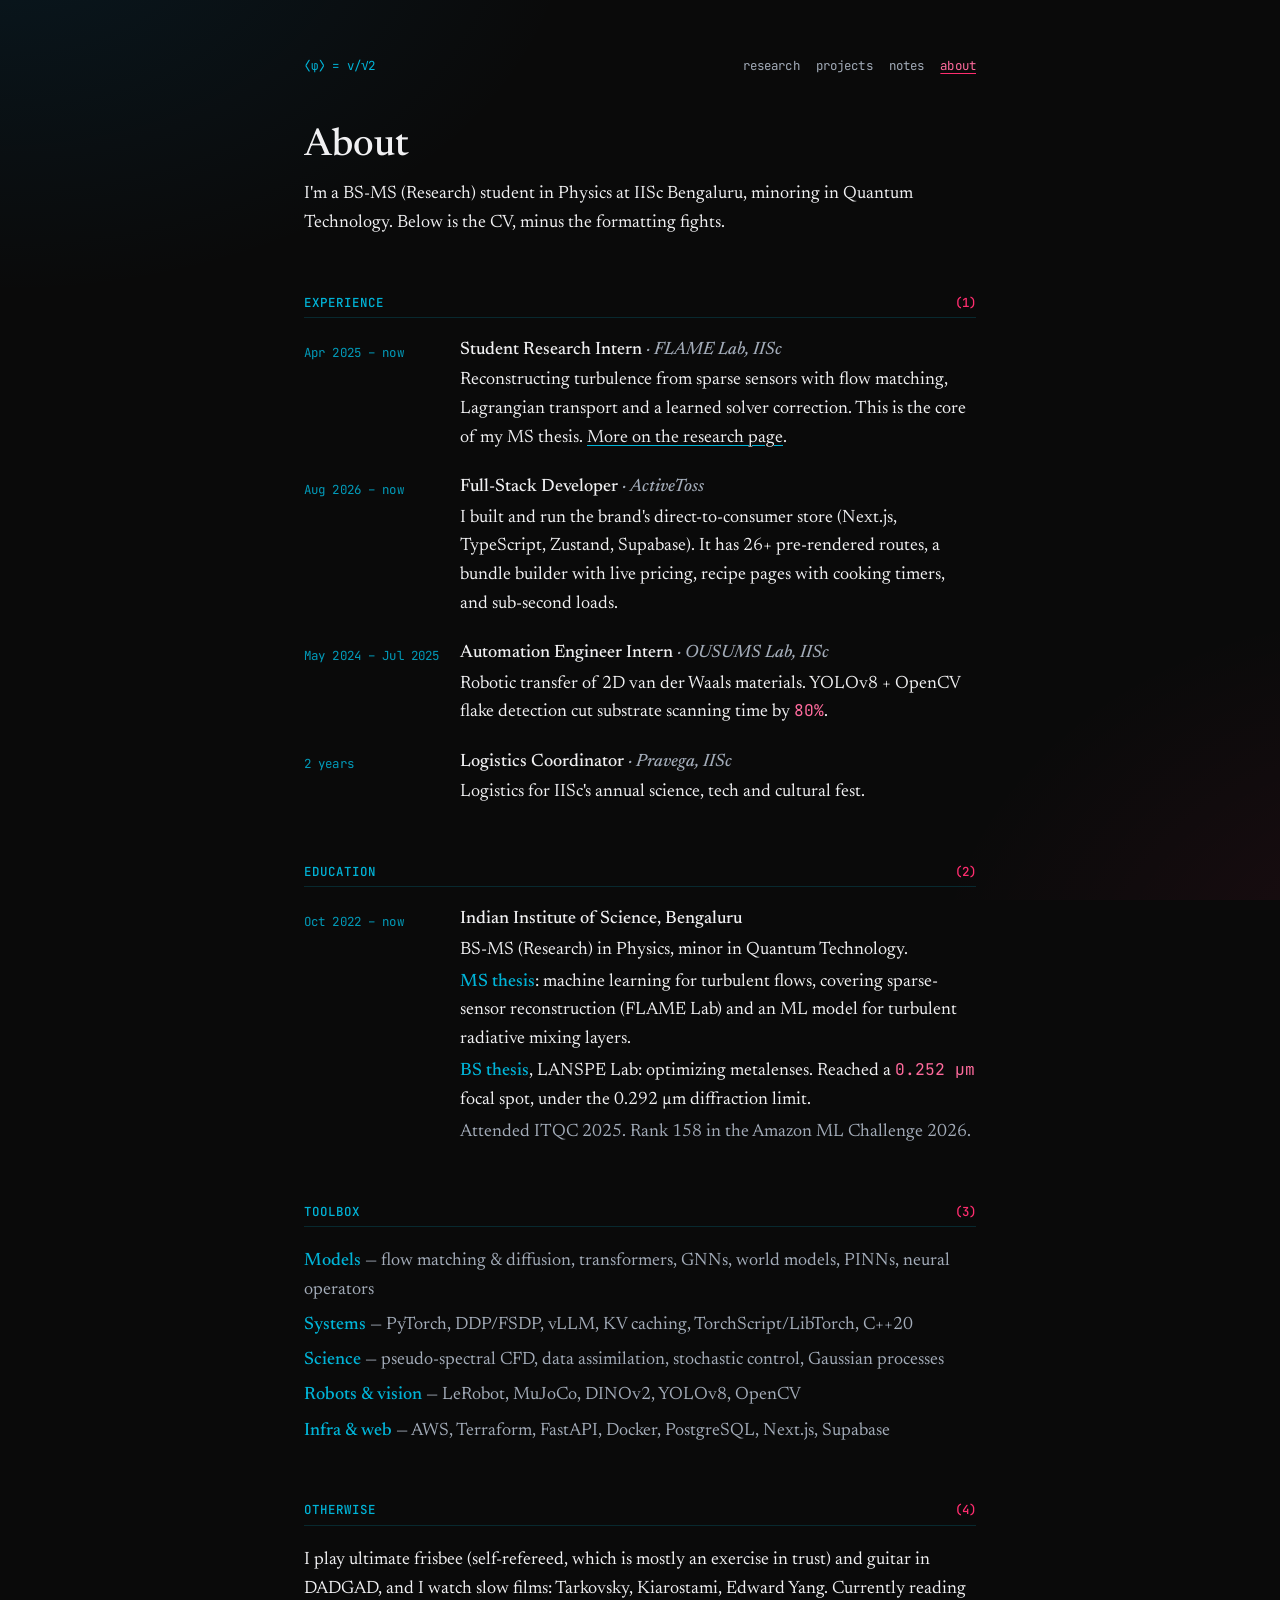
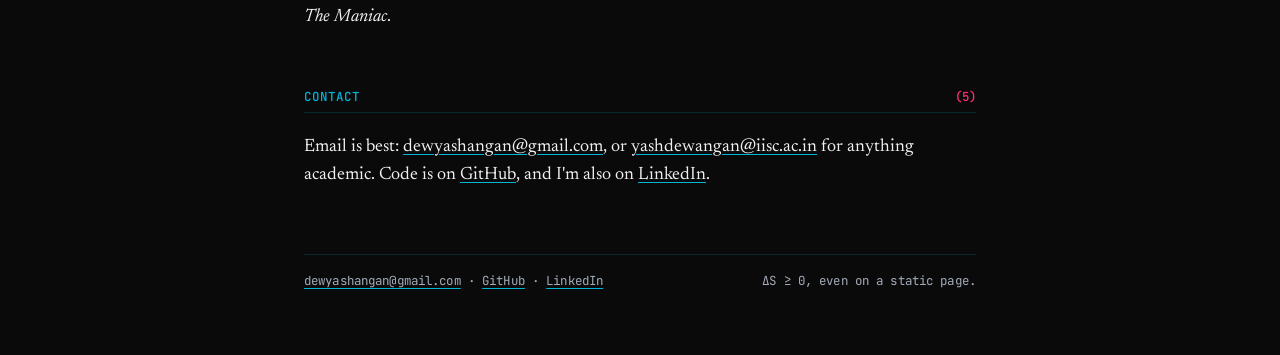
==== about.html @ 54abebb0 "Redesign site" ====
<!DOCTYPE html>
<html lang="en">
<head>
  <meta charset="UTF-8">
  <meta name="viewport" content="width=device-width, initial-scale=1.0">
  <title>About — Yash Dewangan</title>
  <meta name="description" content="CV and contact for Yash Dewangan, IISc Bengaluru.">
  <meta name="theme-color" content="#0a0a0a">
  <link rel="icon" href="data:image/svg+xml,%3Csvg xmlns=%22http://www.w3.org/2000/svg%22 viewBox=%220 0 32 32%22%3E%3Crect width=%2232%22 height=%2232%22 rx=%226%22 fill=%22%230a0a0a%22/%3E%3Ctext x=%2216%22 y=%2224%22 font-size=%2222%22 text-anchor=%22middle%22 fill=%22%23ff2d6f%22 font-family=%22Georgia%22%3E%CF%86%3C/text%3E%3C/svg%3E">
  <link rel="preconnect" href="https://fonts.googleapis.com">
  <link rel="preconnect" href="https://fonts.gstatic.com" crossorigin>
  <link href="https://fonts.googleapis.com/css2?family=JetBrains+Mono:wght@400;500&family=Newsreader:ital,opsz,wght@0,6..72,400;0,6..72,500;1,6..72,400&display=swap" rel="stylesheet">
  <link rel="stylesheet" href="styles.css">
</head>
<body>
<div class="wrap">

  <nav>
    <a href="index.html" title="the vacuum picked a phase. so did I.">⟨φ⟩ = v/√2</a>
    <span class="links"><a href="research.html">research</a><a href="projects.html">projects</a><a href="notes.html">notes</a><a href="about.html" aria-current="page">about</a></span>
  </nav>

  <h1 class="page-title">About</h1>
  <p class="intro">I'm a BS-MS (Research) student in Physics at IISc Bengaluru, minoring in Quantum Technology. Below is the CV, minus the formatting fights.</p>

  <h2 id="experience">Experience</h2>

  <div class="entry">
    <div class="date">Apr 2025 – now</div>
    <div>
      <h3>Student Research Intern <span class="where">· FLAME Lab, IISc</span></h3>
      <p>Reconstructing turbulence from sparse sensors with flow matching, Lagrangian transport and a learned solver correction. This is the core of my MS thesis. <a href="research.html#flame">More on the research page</a>.</p>
    </div>
  </div>

  <div class="entry">
    <div class="date">Aug 2026 – now</div>
    <div>
      <h3>Full-Stack Developer <span class="where">· ActiveToss</span></h3>
      <p>I built and run the brand's direct-to-consumer store (Next.js, TypeScript, Zustand, Supabase). It has 26+ pre-rendered routes, a bundle builder with live pricing, recipe pages with cooking timers, and sub-second loads.</p>
    </div>
  </div>

  <div class="entry">
    <div class="date">May 2024 – Jul 2025</div>
    <div>
      <h3>Automation Engineer Intern <span class="where">· OUSUMS Lab, IISc</span></h3>
      <p>Robotic transfer of 2D van der Waals materials. YOLOv8 + OpenCV flake detection cut substrate scanning time by <span class="num">80%</span>.</p>
    </div>
  </div>

  <div class="entry">
    <div class="date">2 years</div>
    <div>
      <h3>Logistics Coordinator <span class="where">· Pravega, IISc</span></h3>
      <p>Logistics for IISc's annual science, tech and cultural fest.</p>
    </div>
  </div>

  <h2 id="education">Education</h2>

  <div class="entry">
    <div class="date">Oct 2022 – now</div>
    <div>
      <h3>Indian Institute of Science, Bengaluru</h3>
      <p>BS-MS (Research) in Physics, minor in Quantum Technology.</p>
      <p><b class="hl">MS thesis</b>: machine learning for turbulent flows, covering sparse-sensor reconstruction (FLAME Lab) and an ML model for turbulent radiative mixing layers.</p>
      <p><b class="hl">BS thesis</b>, LANSPE Lab: optimizing metalenses. Reached a <span class="num">0.252 µm</span> focal spot, under the 0.292 µm diffraction limit.</p>
      <p class="muted">Attended ITQC 2025. Rank 158 in the Amazon ML Challenge 2026.</p>
    </div>
  </div>

  <h2 id="skills">Toolbox</h2>
  <div class="skills">
    <p><b>Models</b> <span class="muted">— flow matching &amp; diffusion, transformers, GNNs, world models, PINNs, neural operators</span></p>
    <p><b>Systems</b> <span class="muted">— PyTorch, DDP/FSDP, vLLM, KV caching, TorchScript/LibTorch, C++20</span></p>
    <p><b>Science</b> <span class="muted">— pseudo-spectral CFD, data assimilation, stochastic control, Gaussian processes</span></p>
    <p><b>Robots &amp; vision</b> <span class="muted">— LeRobot, MuJoCo, DINOv2, YOLOv8, OpenCV</span></p>
    <p><b>Infra &amp; web</b> <span class="muted">— AWS, Terraform, FastAPI, Docker, PostgreSQL, Next.js, Supabase</span></p>
  </div>

  <h2 id="else">Otherwise</h2>
  <p>I play ultimate frisbee (self-refereed, which is mostly an exercise in trust) and guitar in DADGAD, and I watch slow films: Tarkovsky, Kiarostami, Edward Yang. Currently reading <i>The Maniac</i>.</p>

  <h2 id="contact">Contact</h2>
  <p>Email is best: <a href="mailto:dewyashangan@gmail.com">dewyashangan@gmail.com</a>, or <a href="mailto:yashdewangan@iisc.ac.in">yashdewangan@iisc.ac.in</a> for anything academic. Code is on <a href="https://github.com/kyrtyy">GitHub</a>, and I'm also on <a href="https://linkedin.com/in/yash-dewangan">LinkedIn</a>.</p>

  <footer>
    <span><a href="mailto:dewyashangan@gmail.com">dewyashangan@gmail.com</a> · <a href="https://github.com/kyrtyy">GitHub</a> · <a href="https://linkedin.com/in/yash-dewangan">LinkedIn</a></span>
    <span>ΔS ≥ 0, even on a static page.</span>
  </footer>
</div>
</body>
</html>
---- styles.css ----
/* jet black + chevron blue + neon rose */
:root {
  --bg: #0a0a0a;
  --ink: #f0f0f2;
  --muted: #a3acb9;
  --rule: rgba(0, 180, 216, 0.18);
  --blue: #00b4d8;
  --blue-deep: #0077b6;
  --accent: #ff2d6f;
  --rose-soft: #ff6b9d;
  --code-bg: #111418;
  --serif: "Newsreader", Georgia, serif;
  --mono: "JetBrains Mono", ui-monospace, Menlo, monospace;
  color-scheme: dark;
}

* { box-sizing: border-box; }
html { -webkit-text-size-adjust: 100%; }
body {
  margin: 0;
  background: var(--bg);
  background-image: radial-gradient(60rem 40rem at 0% -10%, rgba(0, 119, 182, 0.13), transparent 60%),
    radial-gradient(50rem 40rem at 110% 110%, rgba(255, 45, 111, 0.08), transparent 60%);
  background-attachment: fixed;
  color: var(--ink);
  font: 400 1.125rem/1.6 var(--serif);
}
.wrap { max-width: 44rem; margin: 0 auto; padding: 3.5rem 1rem 4rem; }

a { color: inherit; text-decoration-color: var(--blue); text-underline-offset: 3px; text-decoration-thickness: 1px; }
a:hover { color: var(--rose-soft); text-decoration-color: var(--accent); }
::selection { background: var(--accent); color: var(--bg); }

.mono, .meta-label, .back-link, nav, footer, .date, .tag { font-family: var(--mono); font-size: 0.78rem; letter-spacing: 0.01em; }
.muted { color: var(--muted); }

/* top bar */
nav { display: flex; justify-content: space-between; gap: 1rem; color: var(--muted); margin-bottom: 3rem; }
nav a { text-decoration: none; }
nav .links a + a { margin-left: 1rem; }

/* sections, numbered like equations */
body { counter-reset: eq; }
h2 {
  counter-increment: eq;
  display: flex; justify-content: space-between; align-items: baseline;
  font: 500 0.78rem var(--mono); text-transform: uppercase; letter-spacing: 0.08em;
  color: var(--blue);
  border-bottom: 1px solid var(--rule);
  padding-bottom: 0.4rem; margin: 3.5rem 0 1.25rem;
}
h2::after { content: "(" counter(eq) ")"; letter-spacing: 0; color: var(--accent); }

/* list of dated entries */
.entry { display: grid; grid-template-columns: 8.5rem 1fr; gap: 0 1.25rem; margin-bottom: 1.4rem; }
.entry .date { color: var(--blue); opacity: 0.85; padding-top: 0.3rem; }
.entry h3 { font: 500 1.125rem/1.4 var(--serif); margin: 0; }
.entry p { margin: 0.2rem 0 0; }
.entry .where { color: var(--muted); font-style: italic; }
.num { font-family: var(--mono); font-size: 0.9em; color: var(--rose-soft); white-space: nowrap; }
@media (max-width: 560px) {
  .entry { grid-template-columns: 1fr; }
  .entry .date { padding: 0; }
}

footer { margin-top: 4rem; padding-top: 1rem; border-top: 1px solid var(--rule); color: var(--muted); display: flex; flex-wrap: wrap; justify-content: space-between; gap: 0.5rem; }

/* notes pages */
.back-link { display: inline-block; color: var(--muted); text-decoration: none; margin-bottom: 2rem; }
.meta-label { color: var(--blue); }
.page-header h1 { font: 500 2.1rem/1.2 var(--serif); margin: 0.5rem 0; }
.lead { color: var(--muted); font-style: italic; }
.tags { display: flex; flex-wrap: wrap; gap: 0.4rem; margin-top: 1rem; }
.tag { border: 1px solid var(--blue-deep); padding: 0.1rem 0.5rem; color: var(--muted); }
.article-prose h2 { display: block; font: 500 1.4rem/1.3 var(--serif); text-transform: none; letter-spacing: 0; color: var(--ink); border: 0; margin: 2.5rem 0 0.75rem; }
.article-prose h2::after { content: none; }
.article-prose h3 { font-weight: 500; }
.eq-box { overflow-x: auto; margin: 1.25rem 0; }
pre { background: var(--code-bg); padding: 1rem; overflow-x: auto; font: 0.8rem/1.5 var(--mono); }
code { font-family: var(--mono); font-size: 0.85em; }
.katex-display { overflow-x: auto; overflow-y: hidden; }

/* multi-page bits */
nav { flex-wrap: wrap; }
nav a[aria-current="page"] { color: var(--rose-soft); text-decoration: underline; text-decoration-color: var(--accent); }
nav > a:first-child { color: var(--blue); }
.page-title, .hero h1 { background: linear-gradient(90deg, var(--ink) 30%, var(--blue) 75%, var(--rose-soft)); -webkit-background-clip: text; background-clip: text; color: transparent; }
.page-title { font: 500 2.4rem/1.15 var(--serif); margin: 0 0 0.75rem; }
.intro { margin: 0 0 0.8rem; }
.fig { margin: 1.25rem 0 1.75rem; }
.fig img { width: 100%; height: auto; display: block; border: 1px solid var(--blue-deep); border-radius: 4px; background: #fff; }
.fig figcaption { font: 0.72rem/1.45 var(--mono); color: var(--muted); margin-top: 0.5rem; }
h3.sub { font: 500 1.3rem/1.3 var(--serif); margin: 2.25rem 0 0.5rem; }
.pill { font: 500 0.68rem var(--mono); padding: 0.1rem 0.45rem; border-radius: 999px; vertical-align: middle; margin-left: 0.4rem; white-space: nowrap; border: 1px solid var(--blue-deep); color: var(--blue); }
.pill.rose { border-color: var(--accent); color: var(--rose-soft); }
.caveat { font-size: 0.95rem; color: var(--muted); border-left: 2px solid var(--accent); padding-left: 0.8rem; }
table { border-collapse: collapse; width: 100%; font-size: 0.95rem; margin: 1rem 0; }
th, td { text-align: left; padding: 0.4rem 0.6rem 0.4rem 0; border-bottom: 1px solid var(--rule); vertical-align: top; }
th { font: 500 0.72rem var(--mono); color: var(--blue); text-transform: uppercase; letter-spacing: 0.05em; }
td.r, th.r { text-align: right; padding-right: 0; font-family: var(--mono); font-size: 0.85rem; white-space: nowrap; }
tr.best td { color: var(--rose-soft); }
.skills p { margin: 0 0 0.4rem; }
.skills b { font-weight: 500; color: var(--blue); }
.fn { color: var(--muted); font-size: 0.95rem; margin-top: 3rem; }
.fn a, sup a { text-decoration: none; color: var(--rose-soft); }
b.hl { font-weight: 500; color: var(--blue); }
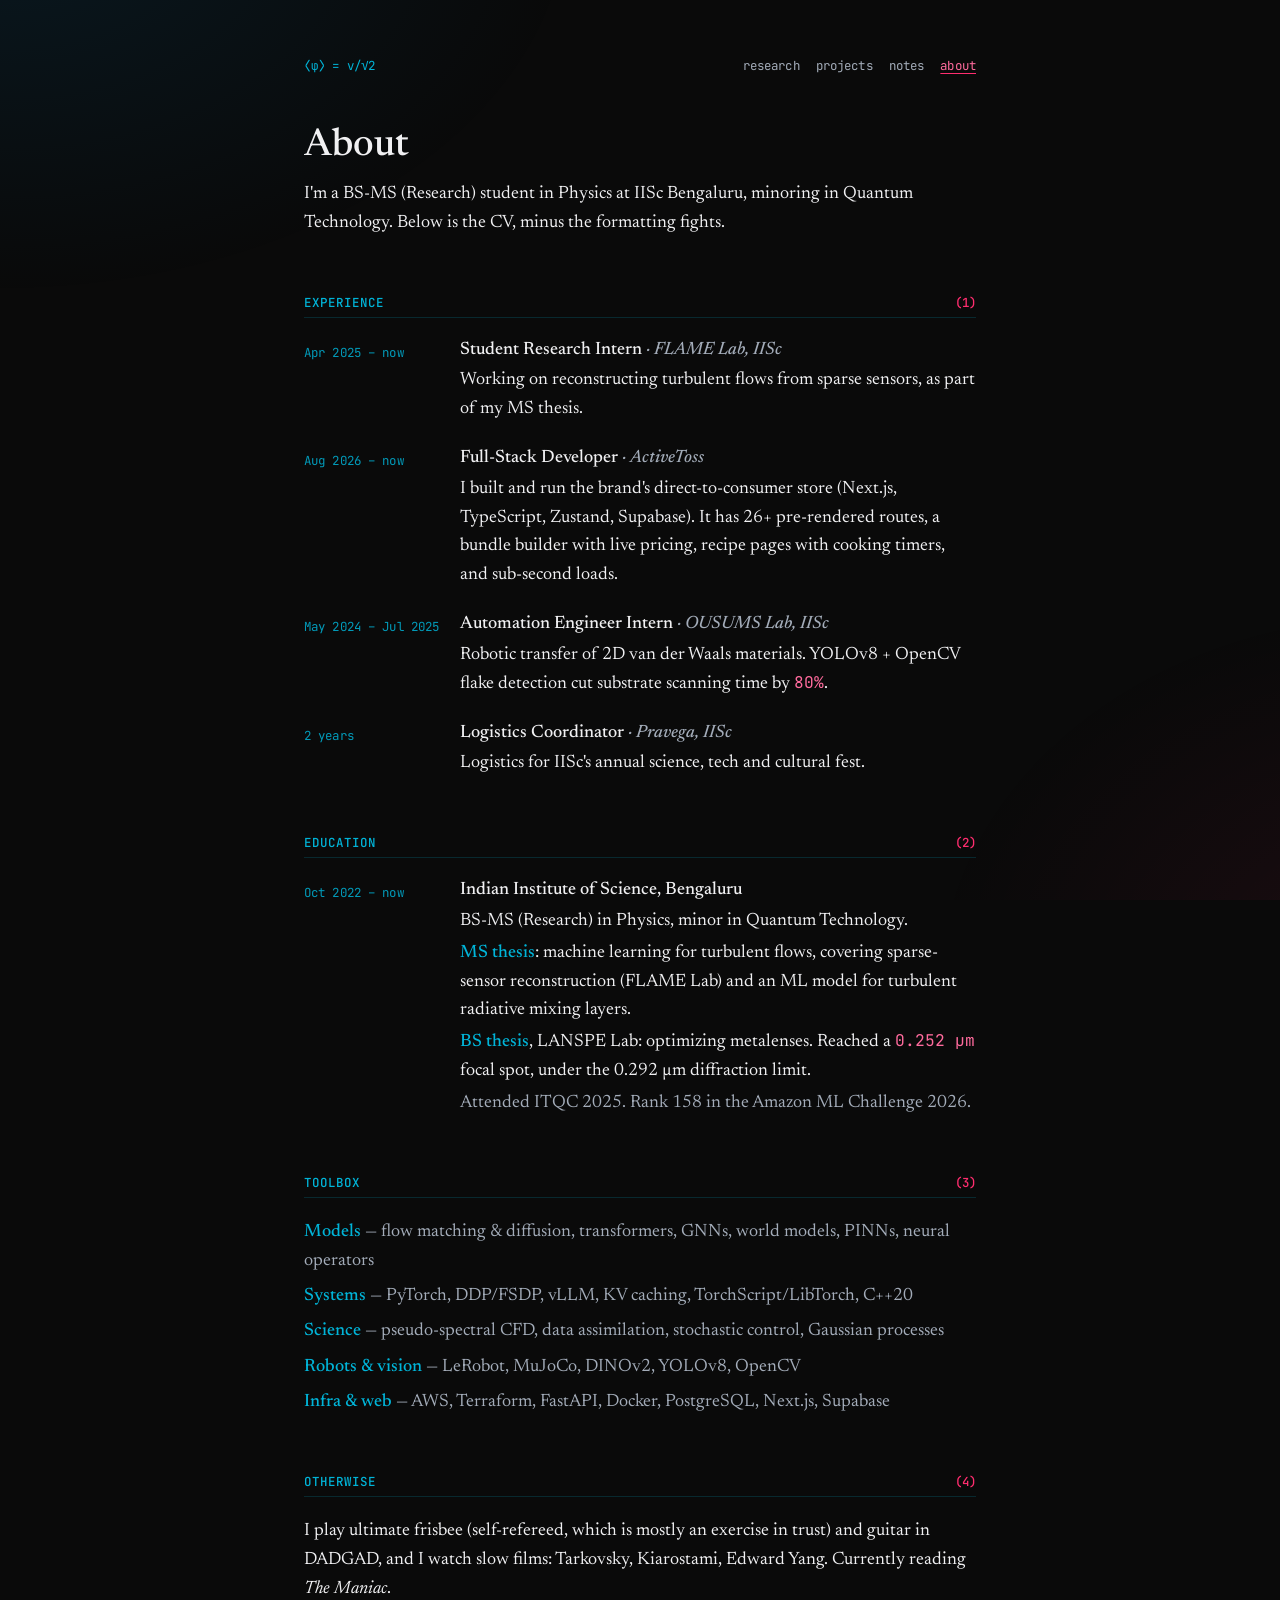
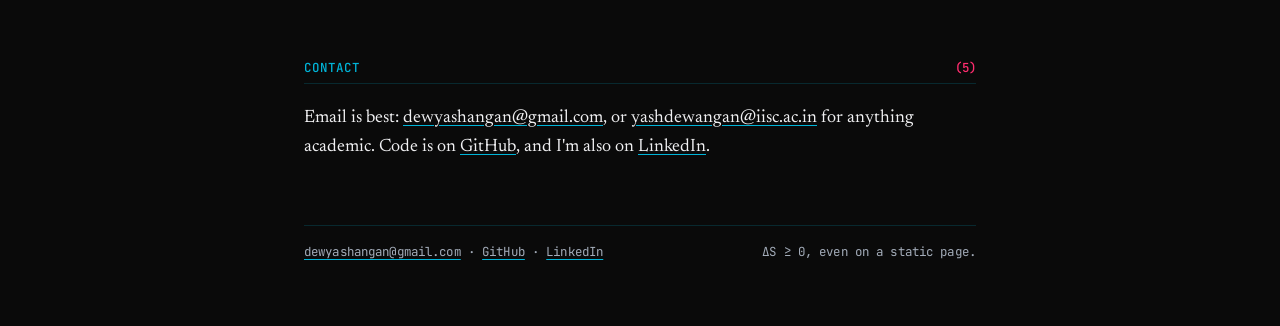
==== commit 41ff374a: "Update LinkedIn URL, trim FLAME Lab details, harden CSS for Safari - LinkedIn links now point to lin" ====
--- a/about.html
+++ b/about.html
@@ -29,7 +29,7 @@
     <div class="date">Apr 2025 – now</div>
     <div>
       <h3>Student Research Intern <span class="where">· FLAME Lab, IISc</span></h3>
-      <p>Reconstructing turbulence from sparse sensors with flow matching, Lagrangian transport and a learned solver correction. This is the core of my MS thesis. <a href="research.html#flame">More on the research page</a>.</p>
+      <p>Working on reconstructing turbulent flows from sparse sensors, as part of my MS thesis.</p>
     </div>
   </div>
 
@@ -83,10 +83,10 @@
   <p>I play ultimate frisbee (self-refereed, which is mostly an exercise in trust) and guitar in DADGAD, and I watch slow films: Tarkovsky, Kiarostami, Edward Yang. Currently reading <i>The Maniac</i>.</p>
 
   <h2 id="contact">Contact</h2>
-  <p>Email is best: <a href="mailto:dewyashangan@gmail.com">dewyashangan@gmail.com</a>, or <a href="mailto:yashdewangan@iisc.ac.in">yashdewangan@iisc.ac.in</a> for anything academic. Code is on <a href="https://github.com/kyrtyy">GitHub</a>, and I'm also on <a href="https://linkedin.com/in/yash-dewangan">LinkedIn</a>.</p>
+  <p>Email is best: <a href="mailto:dewyashangan@gmail.com">dewyashangan@gmail.com</a>, or <a href="mailto:yashdewangan@iisc.ac.in">yashdewangan@iisc.ac.in</a> for anything academic. Code is on <a href="https://github.com/kyrtyy">GitHub</a>, and I'm also on <a href="https://www.linkedin.com/in/yash-dewangan-a61619250">LinkedIn</a>.</p>
 
   <footer>
-    <span><a href="mailto:dewyashangan@gmail.com">dewyashangan@gmail.com</a> · <a href="https://github.com/kyrtyy">GitHub</a> · <a href="https://linkedin.com/in/yash-dewangan">LinkedIn</a></span>
+    <span><a href="mailto:dewyashangan@gmail.com">dewyashangan@gmail.com</a> · <a href="https://github.com/kyrtyy">GitHub</a> · <a href="https://www.linkedin.com/in/yash-dewangan-a61619250">LinkedIn</a></span>
     <span>ΔS ≥ 0, even on a static page.</span>
   </footer>
 </div>
--- a/styles.css
+++ b/styles.css
@@ -19,11 +19,14 @@
 body {
   margin: 0;
   background: var(--bg);
-  background-image: radial-gradient(60rem 40rem at 0% -10%, rgba(0, 119, 182, 0.13), transparent 60%),
-    radial-gradient(50rem 40rem at 110% 110%, rgba(255, 45, 111, 0.08), transparent 60%);
-  background-attachment: fixed;
   color: var(--ink);
   font: 400 1.125rem/1.6 var(--serif);
+}
+/* iOS Safari ignores background-attachment: fixed, so pin the glow on a fixed layer instead */
+body::before {
+  content: ""; position: fixed; top: 0; right: 0; bottom: 0; left: 0; z-index: -1; pointer-events: none;
+  background: radial-gradient(60rem 40rem at 0% -10%, rgba(0, 119, 182, 0.13), transparent 60%),
+    radial-gradient(50rem 40rem at 110% 110%, rgba(255, 45, 111, 0.08), transparent 60%);
 }
 .wrap { max-width: 44rem; margin: 0 auto; padding: 3.5rem 1rem 4rem; }
 
@@ -84,21 +87,14 @@
 nav { flex-wrap: wrap; }
 nav a[aria-current="page"] { color: var(--rose-soft); text-decoration: underline; text-decoration-color: var(--accent); }
 nav > a:first-child { color: var(--blue); }
-.page-title, .hero h1 { background: linear-gradient(90deg, var(--ink) 30%, var(--blue) 75%, var(--rose-soft)); -webkit-background-clip: text; background-clip: text; color: transparent; }
+/* gradient titles: Safari wants -webkit-text-fill-color; if clipping isn't supported the text stays solid */
+@supports ((-webkit-background-clip: text) or (background-clip: text)) {
+  .page-title, .hero h1 { background: linear-gradient(90deg, var(--ink) 30%, var(--blue) 75%, var(--rose-soft)); -webkit-background-clip: text; background-clip: text; -webkit-text-fill-color: transparent; }
+}
 .page-title { font: 500 2.4rem/1.15 var(--serif); margin: 0 0 0.75rem; }
 .intro { margin: 0 0 0.8rem; }
-.fig { margin: 1.25rem 0 1.75rem; }
-.fig img { width: 100%; height: auto; display: block; border: 1px solid var(--blue-deep); border-radius: 4px; background: #fff; }
-.fig figcaption { font: 0.72rem/1.45 var(--mono); color: var(--muted); margin-top: 0.5rem; }
-h3.sub { font: 500 1.3rem/1.3 var(--serif); margin: 2.25rem 0 0.5rem; }
 .pill { font: 500 0.68rem var(--mono); padding: 0.1rem 0.45rem; border-radius: 999px; vertical-align: middle; margin-left: 0.4rem; white-space: nowrap; border: 1px solid var(--blue-deep); color: var(--blue); }
 .pill.rose { border-color: var(--accent); color: var(--rose-soft); }
-.caveat { font-size: 0.95rem; color: var(--muted); border-left: 2px solid var(--accent); padding-left: 0.8rem; }
-table { border-collapse: collapse; width: 100%; font-size: 0.95rem; margin: 1rem 0; }
-th, td { text-align: left; padding: 0.4rem 0.6rem 0.4rem 0; border-bottom: 1px solid var(--rule); vertical-align: top; }
-th { font: 500 0.72rem var(--mono); color: var(--blue); text-transform: uppercase; letter-spacing: 0.05em; }
-td.r, th.r { text-align: right; padding-right: 0; font-family: var(--mono); font-size: 0.85rem; white-space: nowrap; }
-tr.best td { color: var(--rose-soft); }
 .skills p { margin: 0 0 0.4rem; }
 .skills b { font-weight: 500; color: var(--blue); }
 .fn { color: var(--muted); font-size: 0.95rem; margin-top: 3rem; }
